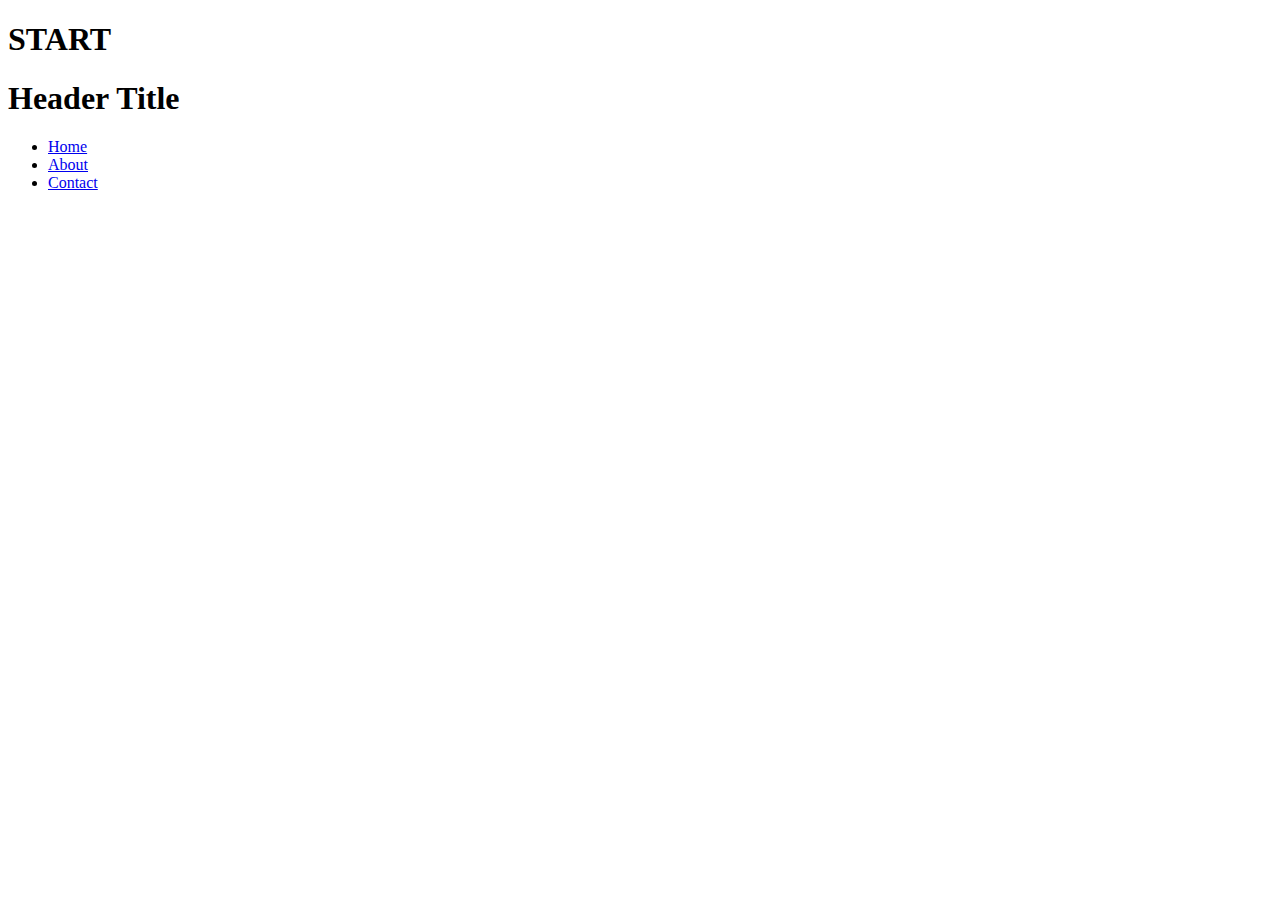
==== index.html @ 3df1ae6d "remake" ====
<!DOCTYPE html>
<html lang="en">
  <head>
    <meta charset="UTF-8" />
    <meta name="viewport" content="width=device-width, initial-scale=1.0" />
    <!-- displays site properly based on user's device -->

    <link
      rel="icon"
      type="image/png"
      sizes="32x32"
      href="./images/favicon-32x32.png"
    />

    <title>E-commerce product page</title>

    <!-- Feel free to remove these styles or customise in your own stylesheet 👍 -->
    <style>
      .attribution {
        font-size: 11px;
        text-align: center;
      }
      .attribution a {
        color: hsl(228, 45%, 44%);
      }
    </style>
  </head>

  <link rel="stylesheet" href="index.css">
  <!-- <script src="/header.js"></script> -->
  <link rel="stylesheet" type="text/css" href="index.css">



  <body>
    <h1>START</h1>

    <!-- <div class="container">
      <div class="left">
        <p>This is the left div.</p>
      </div>
      <div class="right">
        <p>This is the right div.</p>
      </div>
    </div> -->

    <header id="header"></header>
    <!-- <main id="main"></main> -->
    <!-- <footer id="footer"></footer> -->
    <script src="script.js"></script>


    <!-- Collections Men Women About Contact Sneaker Company Fall Limited Edition
    Sneakers These low-profile sneakers are your perfect casual wear companion.
    Featuring a durable rubber outer sole, they’ll withstand everything the
    weather can offer. $125.00 50% $250.00 0 Add to cart

    <div class="attribution">
      Bootcamp 2023 by
      <a href="https://www.mlab.co.za" target="_blank">CodeTribe</a>. Developed
      by <a href="#">Your Name Here and link to your portfolio website</a>.
    </div> -->
  </body>
</html>

<!-- Source Frontend Mentor: https://www.frontendmentor.io -->
---- index.css ----
.container {
    display: flex;
    flex-direction: row;
  }
  .left {
    flex: 1;
    background-color: lightblue;
  }
  .right {
    flex: 1;
    background-color: lightgreen;
  }
---- index.css ----
.container {
    display: flex;
    flex-direction: row;
  }
  .left {
    flex: 1;
    background-color: lightblue;
  }
  .right {
    flex: 1;
    background-color: lightgreen;
  }
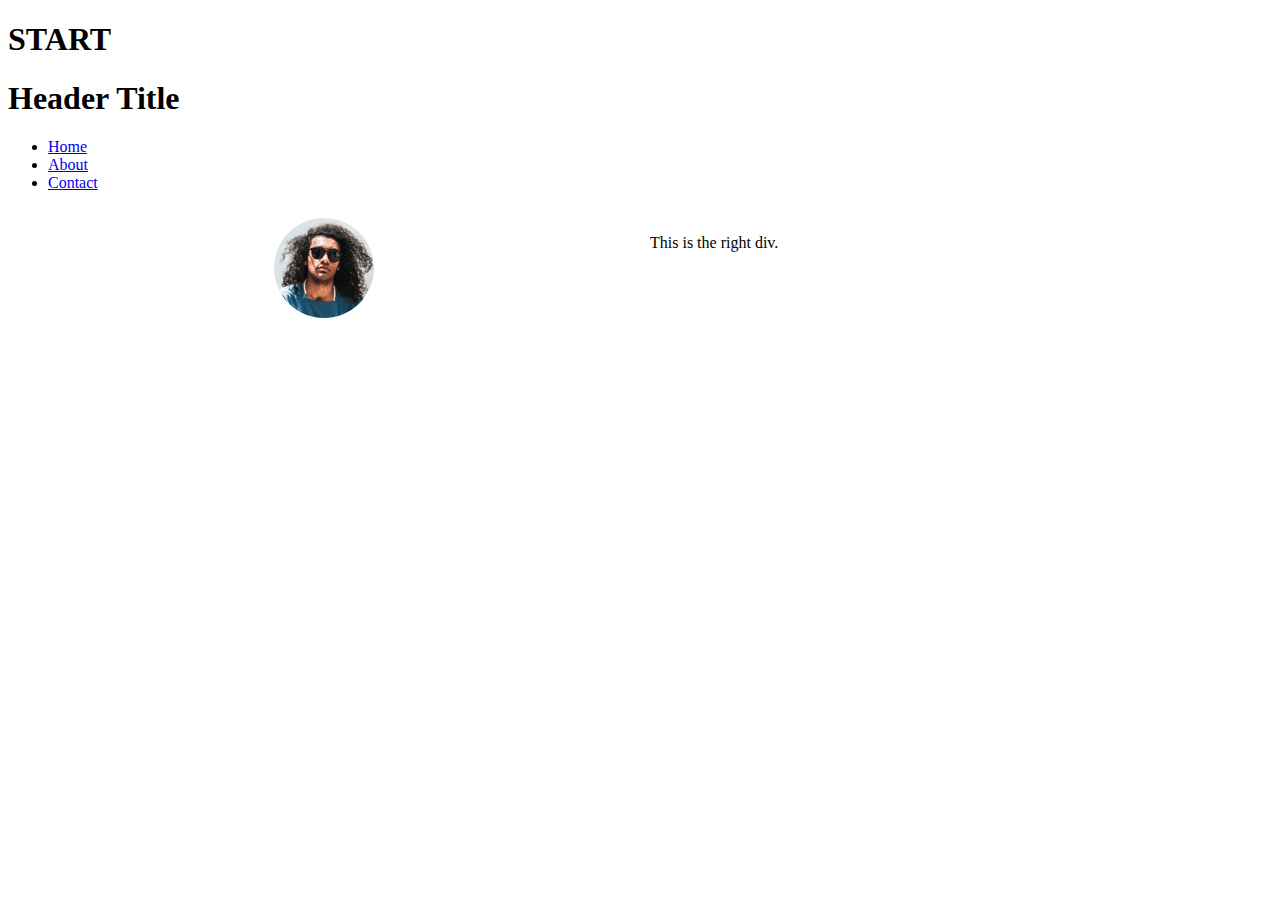
==== commit 69a8ef26: "remake" ====
--- a/index.html
+++ b/index.html
@@ -34,18 +34,8 @@
 
   <body>
     <h1>START</h1>
-
-    <!-- <div class="container">
-      <div class="left">
-        <p>This is the left div.</p>
-      </div>
-      <div class="right">
-        <p>This is the right div.</p>
-      </div>
-    </div> -->
-
     <header id="header"></header>
-    <!-- <main id="main"></main> -->
+    <main id="main"></main>
     <!-- <footer id="footer"></footer> -->
     <script src="script.js"></script>
 
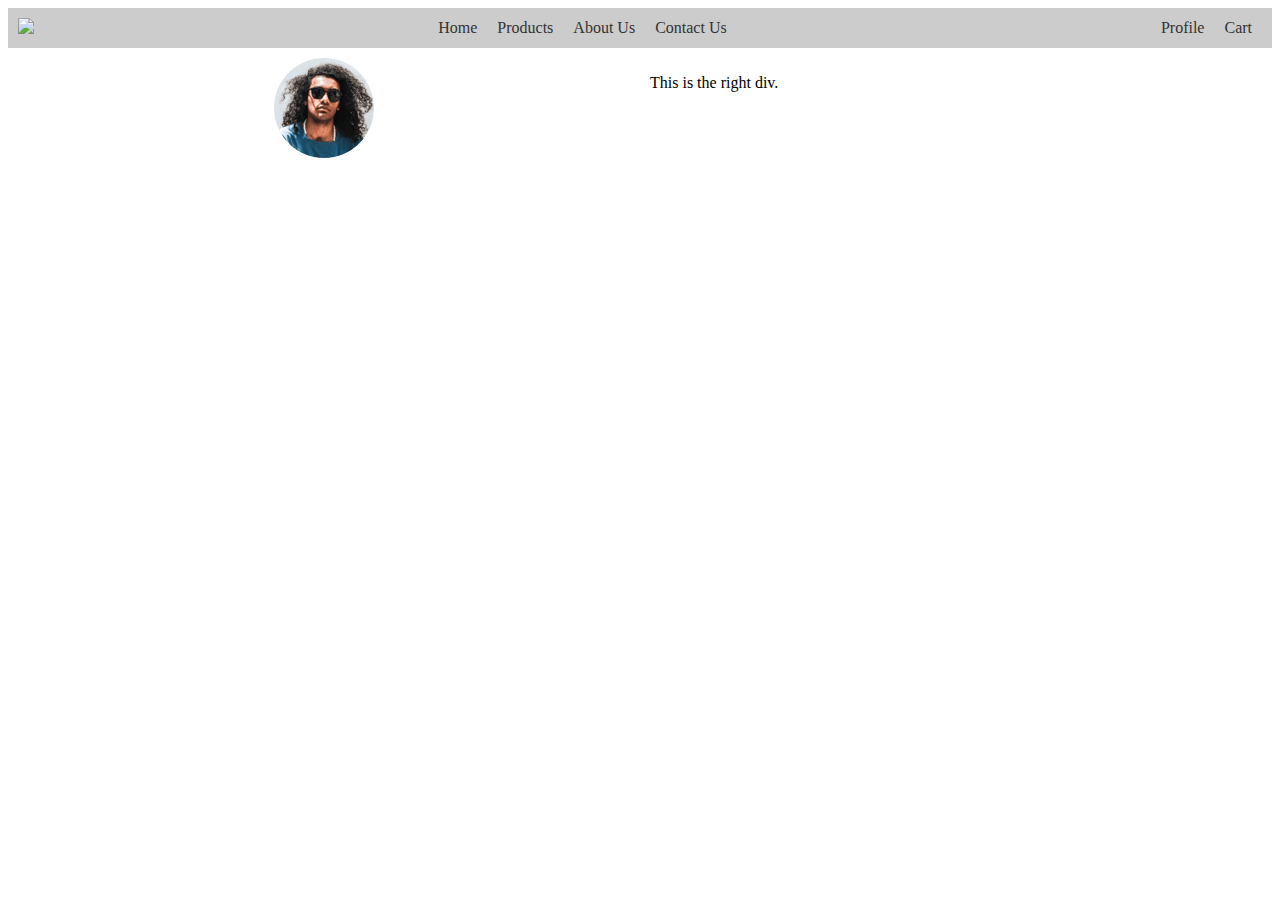
==== commit f60d1ca6: "header dynamic" ====
--- a/index.html
+++ b/index.html
@@ -30,14 +30,13 @@
   <!-- <script src="/header.js"></script> -->
   <link rel="stylesheet" type="text/css" href="index.css">
 
-
-
+  <link rel="stylesheet" type="text/css" href="/views/components/header/header.css">
+  <script defer src="script.js"></script>
   <body>
-    <h1>START</h1>
     <header id="header"></header>
     <main id="main"></main>
+
     <!-- <footer id="footer"></footer> -->
-    <script src="script.js"></script>
 
 
     <!-- Collections Men Women About Contact Sneaker Company Fall Limited Edition
--- a/views/components/header/header.css
+++ b/views/components/header/header.css
@@ -0,0 +1,42 @@
+.header {
+	background-color: #ccc;
+	padding: 10px;
+	display: flex;
+	justify-content: space-between;
+	align-items: center;
+}
+
+.logo img {
+	max-width: 100%;
+	height: auto;
+}
+
+.menu ul {
+	list-style-type: none;
+	margin: 0;
+	padding: 0;
+	display: flex;
+}
+
+.menu li {
+	margin-right: 20px;
+}
+
+.menu a {
+	text-decoration: none;
+	color: #333;
+}
+
+.user-options {
+	display: flex;
+}
+
+.user-options .profile,
+.user-options .cart {
+	margin: 0 10px;
+}
+
+.user-options a {
+	text-decoration: none;
+	color: #333;
+}
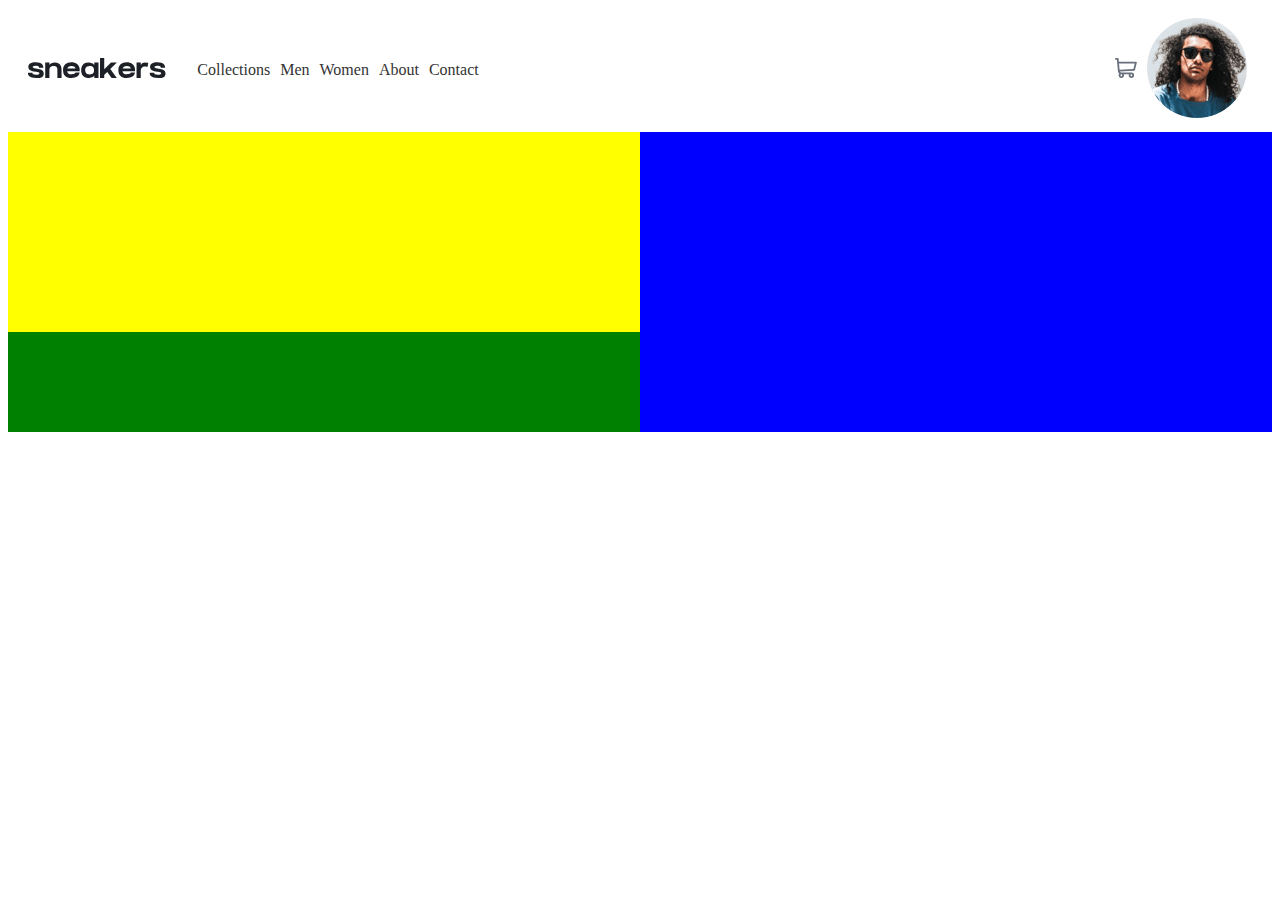
==== commit 2cbf19de: "vody" ====
--- a/index.html
+++ b/index.html
@@ -31,9 +31,13 @@
   <link rel="stylesheet" type="text/css" href="index.css">
 
   <link rel="stylesheet" type="text/css" href="/views/components/header/header.css">
+  <link rel="stylesheet" type="text/css" href="body.css">
+
   <script defer src="script.js"></script>
+
   <body>
     <header id="header"></header>
+
     <main id="main"></main>
 
     <!-- <footer id="footer"></footer> -->
--- a/index.css
+++ b/index.css
@@ -1,13 +1,14 @@
-.container {
-    display: flex;
-    flex-direction: row;
-  }
-  .left {
-    flex: 1;
-    background-color: lightblue;
-  }
-  .right {
-    flex: 1;
-    background-color: lightgreen;
-  }
-  +.col1 img {
+  width: 100%; /* make the image fill the column */
+  height: auto; /* maintain the aspect ratio */
+}
+
+.col2 .image-row {
+  display: flex; /* display the images in a row */
+  justify-content: space-between; /* space the images evenly */
+}
+
+.col2 .image-row img {
+  width: 30%; /* adjust the image width as needed */
+  height: auto; /* maintain the aspect ratio */
+}
--- a/index.css
+++ b/index.css
@@ -1,13 +1,14 @@
-.container {
-    display: flex;
-    flex-direction: row;
-  }
-  .left {
-    flex: 1;
-    background-color: lightblue;
-  }
-  .right {
-    flex: 1;
-    background-color: lightgreen;
-  }
-  +.col1 img {
+  width: 100%; /* make the image fill the column */
+  height: auto; /* maintain the aspect ratio */
+}
+
+.col2 .image-row {
+  display: flex; /* display the images in a row */
+  justify-content: space-between; /* space the images evenly */
+}
+
+.col2 .image-row img {
+  width: 30%; /* adjust the image width as needed */
+  height: auto; /* maintain the aspect ratio */
+}
--- a/views/components/header/header.css
+++ b/views/components/header/header.css
@@ -1,9 +1,17 @@
 .header {
-	background-color: #ccc;
-	padding: 10px;
+	/* background-color: #f3ab26; */
+	padding: 10px 20px;
 	display: flex;
 	justify-content: space-between;
 	align-items: center;
+}
+
+.logo {
+	margin-right: 10px;
+}
+
+.menu {
+  margin-right: 600px;
 }
 
 .logo img {
@@ -19,7 +27,7 @@
 }
 
 .menu li {
-	margin-right: 20px;
+	margin-right: 10px;
 }
 
 .menu a {
@@ -29,14 +37,18 @@
 
 .user-options {
 	display: flex;
+	align-items: center;
 }
 
 .user-options .profile,
 .user-options .cart {
-	margin: 0 10px;
+	margin: 0 5px;
 }
 
-.user-options a {
+.user-options .profile a,
+.user-options .cart a {
+	display: block;
 	text-decoration: none;
 	color: #333;
 }
+
--- a/body.css
+++ b/body.css
@@ -0,0 +1,26 @@
+.container {
+	display: flex;
+  }
+  
+  .left-div {
+	width: 50%;
+	float: left;
+	background-color: red;
+  }
+  
+  .product {
+	height: 200px;
+	background-color: yellow;
+  }
+  
+  .thumbnail {
+	height: 100px;
+	background-color: green;
+  }
+  
+  .right-div {
+	width: 50%;
+	float: right;
+	background-color: blue;
+  }
+  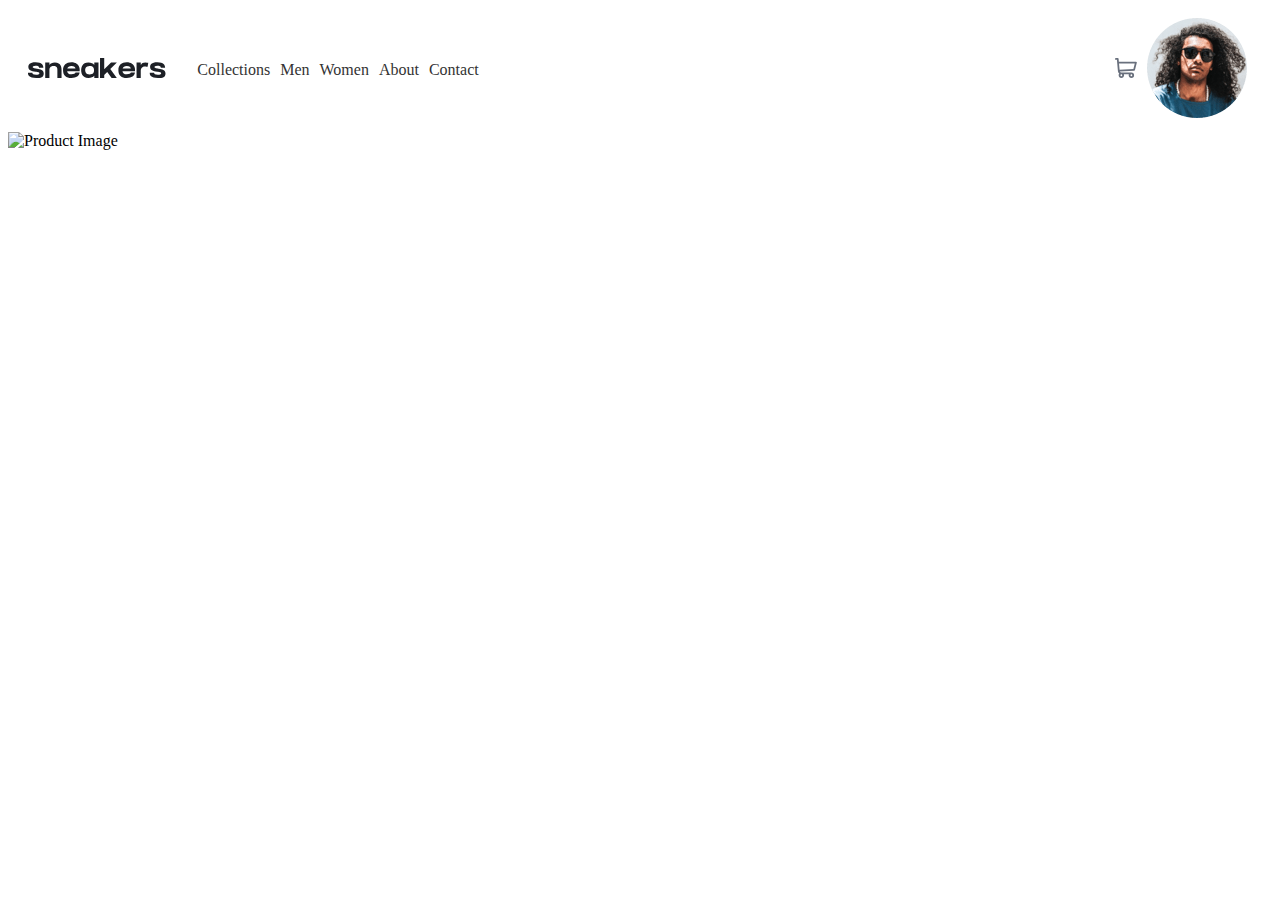
==== commit f790f280: "vody" ====
--- a/index.html
+++ b/index.html
@@ -35,10 +35,11 @@
 
   <script defer src="script.js"></script>
 
+
   <body>
     <header id="header"></header>
-
     <main id="main"></main>
+    
 
     <!-- <footer id="footer"></footer> -->
 
--- a/body.css
+++ b/body.css
@@ -2,25 +2,26 @@
 	display: flex;
   }
   
-  .left-div {
-	width: 50%;
-	float: left;
-	background-color: red;
+  .left-col {
+	flex: 1;
+	display: flex;
+	background-color: #f5f5f5;
+	padding: 20px;
+	box-sizing: border-box;
   }
   
-  .product {
-	height: 200px;
-	background-color: yellow;
+  .product-col {
+	flex: 2;
   }
   
-  .thumbnail {
-	height: 100px;
-	background-color: green;
+  .thumbnail-col {
+	flex: 1;
   }
   
-  .right-div {
-	width: 50%;
-	float: right;
-	background-color: blue;
+  .right-col {
+	flex: 1;
+	background-color: #ffffff;
+	padding: 20px;
+	box-sizing: border-box;
   }
   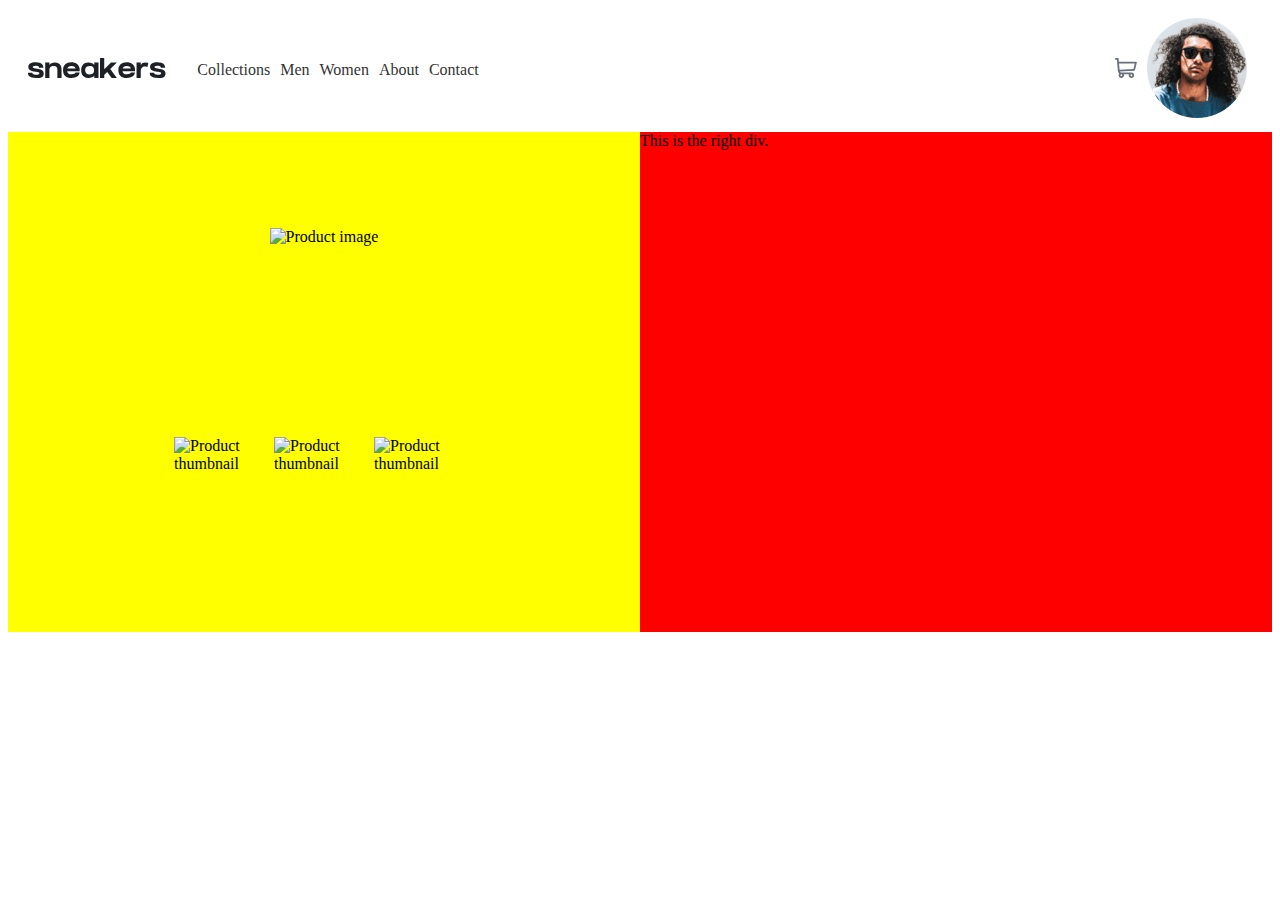
==== commit 35ec4a7d: "vody" ====
--- a/index.html
+++ b/index.html
@@ -26,34 +26,38 @@
     </style>
   </head>
 
-  <link rel="stylesheet" href="index.css">
+  <link rel="stylesheet" href="index.css" />
   <!-- <script src="/header.js"></script> -->
-  <link rel="stylesheet" type="text/css" href="index.css">
+  <link rel="stylesheet" type="text/css" href="index.css" />
 
-  <link rel="stylesheet" type="text/css" href="/views/components/header/header.css">
-  <link rel="stylesheet" type="text/css" href="body.css">
+  <link rel="stylesheet" type="text/css" href="/assets/header/header.css" />
+  <link rel="stylesheet" type="text/css" href="body.css" />
 
   <script defer src="script.js"></script>
 
+  <body>
+    <!-- dynamic header -->
+    <header id="header"></header>
 
-  <body>
-    <header id="header"></header>
-    <main id="main"></main>
+    <!-- container for body -->
+    <div class="container-body">
+      <div class="left-div">
+        <div class="product-col">
+          <img src="https://via.placeholder.com/300x300" alt="Product image">
+        </div>
+        <div class="thumbnail-col">
+          <div class="thumbnail-row">
+            <img src="https://via.placeholder.com/150" alt="Product thumbnail">
+            <img src="https://via.placeholder.com/150" alt="Product thumbnail">
+            <img src="https://via.placeholder.com/150" alt="Product thumbnail">
+          </div>
+        </div>
+      </div>
+      <div class="right-div">This is the right div.</div>
+    </div>
     
 
-    <!-- <footer id="footer"></footer> -->
-
-
-    <!-- Collections Men Women About Contact Sneaker Company Fall Limited Edition
-    Sneakers These low-profile sneakers are your perfect casual wear companion.
-    Featuring a durable rubber outer sole, they’ll withstand everything the
-    weather can offer. $125.00 50% $250.00 0 Add to cart
-
-    <div class="attribution">
-      Bootcamp 2023 by
-      <a href="https://www.mlab.co.za" target="_blank">CodeTribe</a>. Developed
-      by <a href="#">Your Name Here and link to your portfolio website</a>.
-    </div> -->
+    <!-- footer is available -->
   </body>
 </html>
 
--- a/index.css
+++ b/index.css
@@ -1,14 +1,57 @@
-.col1 img {
-  width: 100%; /* make the image fill the column */
-  height: auto; /* maintain the aspect ratio */
+.container-body {
+  display: flex;
+  justify-content: space-between;
+  align-items: stretch;
+  width: 100%;
+  height: 500px;
+  background-color: #ccc;
 }
 
-.col2 .image-row {
-  display: flex; /* display the images in a row */
-  justify-content: space-between; /* space the images evenly */
+.left-div {
+  display: flex;
+  flex-direction: column;
+  justify-content: flex-start;
+  align-items: center;
+  width: 50%;
+  height: 100%;
+  background-color: #ff0;
 }
 
-.col2 .image-row img {
-  width: 30%; /* adjust the image width as needed */
-  height: auto; /* maintain the aspect ratio */
+.right-div {
+  width: 50%;
+  height: 100%;
+  background-color: #f00;
 }
+
+.product-col {
+  display: flex;
+  justify-content: center;
+  align-items: center;
+  flex: 1 1 auto;
+  padding: 10px;
+}
+
+.product-col img {
+  max-width: 100%;
+  max-height: 100%;
+}
+
+.thumbnail-col {
+  display: flex;
+  justify-content: center;
+  align-items: center;
+  flex: 1 1 auto;
+  padding: 10px;
+}
+
+.thumbnail-row {
+  display: flex;
+  justify-content: space-around;
+  align-items: center;
+  height: 100%;
+}
+
+.thumbnail-row img {
+  width: 100px;
+  height: 100px;
+}
--- a/index.css
+++ b/index.css
@@ -1,14 +1,57 @@
-.col1 img {
-  width: 100%; /* make the image fill the column */
-  height: auto; /* maintain the aspect ratio */
+.container-body {
+  display: flex;
+  justify-content: space-between;
+  align-items: stretch;
+  width: 100%;
+  height: 500px;
+  background-color: #ccc;
 }
 
-.col2 .image-row {
-  display: flex; /* display the images in a row */
-  justify-content: space-between; /* space the images evenly */
+.left-div {
+  display: flex;
+  flex-direction: column;
+  justify-content: flex-start;
+  align-items: center;
+  width: 50%;
+  height: 100%;
+  background-color: #ff0;
 }
 
-.col2 .image-row img {
-  width: 30%; /* adjust the image width as needed */
-  height: auto; /* maintain the aspect ratio */
+.right-div {
+  width: 50%;
+  height: 100%;
+  background-color: #f00;
 }
+
+.product-col {
+  display: flex;
+  justify-content: center;
+  align-items: center;
+  flex: 1 1 auto;
+  padding: 10px;
+}
+
+.product-col img {
+  max-width: 100%;
+  max-height: 100%;
+}
+
+.thumbnail-col {
+  display: flex;
+  justify-content: center;
+  align-items: center;
+  flex: 1 1 auto;
+  padding: 10px;
+}
+
+.thumbnail-row {
+  display: flex;
+  justify-content: space-around;
+  align-items: center;
+  height: 100%;
+}
+
+.thumbnail-row img {
+  width: 100px;
+  height: 100px;
+}
--- a/assets/header/header.css
+++ b/assets/header/header.css
@@ -0,0 +1,54 @@
+.header {
+	/* background-color: #f3ab26; */
+	padding: 10px 20px;
+	display: flex;
+	justify-content: space-between;
+	align-items: center;
+}
+
+.logo {
+	margin-right: 10px;
+}
+
+.menu {
+  margin-right: 600px;
+}
+
+.logo img {
+	max-width: 100%;
+	height: auto;
+}
+
+.menu ul {
+	list-style-type: none;
+	margin: 0;
+	padding: 0;
+	display: flex;
+}
+
+.menu li {
+	margin-right: 10px;
+}
+
+.menu a {
+	text-decoration: none;
+	color: #333;
+}
+
+.user-options {
+	display: flex;
+	align-items: center;
+}
+
+.user-options .profile,
+.user-options .cart {
+	margin: 0 5px;
+}
+
+.user-options .profile a,
+.user-options .cart a {
+	display: block;
+	text-decoration: none;
+	color: #333;
+}
+
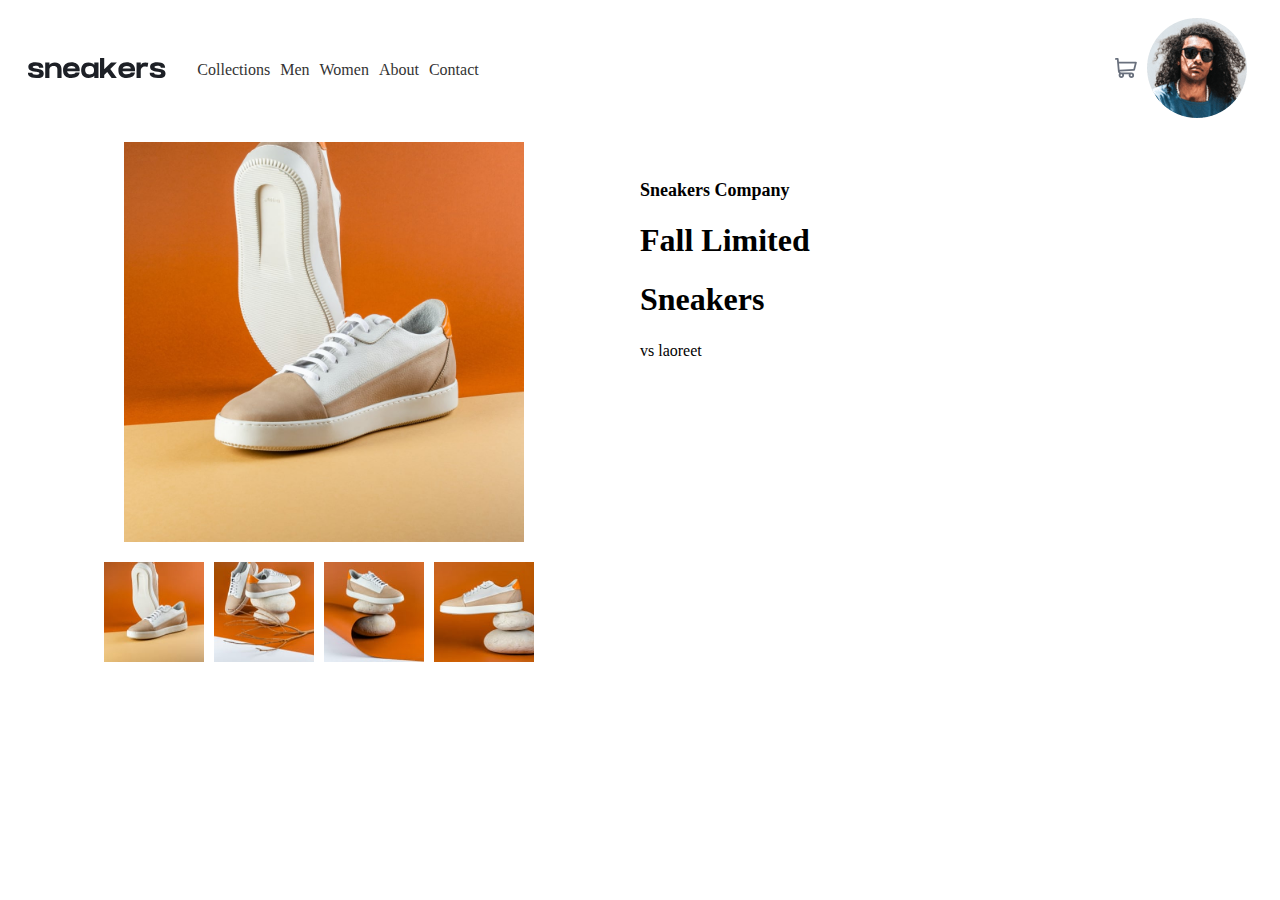
==== commit 1d007b09: "body" ====
--- a/index.html
+++ b/index.html
@@ -34,26 +34,56 @@
   <link rel="stylesheet" type="text/css" href="body.css" />
 
   <script defer src="script.js"></script>
+  <script defer src="body.js"></script>
+
 
   <body>
     <!-- dynamic header -->
     <header id="header"></header>
 
     <!-- container for body -->
-    <div class="container-body">
+    <!-- <div class="container-body">
       <div class="left-div">
         <div class="product-col">
-          <img src="https://via.placeholder.com/300x300" alt="Product image">
+          <img id="product-image" src="" alt="Product image">
         </div>
         <div class="thumbnail-col">
           <div class="thumbnail-row">
             <img src="https://via.placeholder.com/150" alt="Product thumbnail">
             <img src="https://via.placeholder.com/150" alt="Product thumbnail">
             <img src="https://via.placeholder.com/150" alt="Product thumbnail">
+            <img src="https://via.placeholder.com/150" alt="Product thumbnail">
+
           </div>
         </div>
       </div>
       <div class="right-div">This is the right div.</div>
+    </div>
+     -->
+
+     <div class="container-body">
+      <div class="left-div">
+        <div class="product-col">
+          <img id="product-image" src="" alt="Product image">
+        </div>
+        <div class="thumbnail-col">
+          <div class="thumbnail-row">
+            <!-- Thumbnail images will be inserted here -->
+          </div>
+        </div>
+      </div>
+      <div class="right-div">
+        <div class="product-details">
+          <h3>Sneakers Company</h3>
+
+          <h1>Fall Limited</h1>
+          <h1> Sneakers</h1>
+          <p>vs laoreet</p>
+        </div>
+        <div class="buttons">
+          <!-- Buttons will be inserted here -->
+        </div>
+      </div>
     </div>
     
 
--- a/index.css
+++ b/index.css
@@ -4,7 +4,7 @@
   align-items: stretch;
   width: 100%;
   height: 500px;
-  background-color: #ccc;
+  /* background-color: #ccc; */
 }
 
 .left-div {
@@ -14,13 +14,17 @@
   align-items: center;
   width: 50%;
   height: 100%;
-  background-color: #ff0;
+  /* background-color: #ff0; */
 }
 
 .right-div {
+  display: flex;
+  flex-direction: column;
+  justify-content: flex-start;
+  align-items: center;
   width: 50%;
   height: 100%;
-  background-color: #f00;
+  /* background-color: #f00; */
 }
 
 .product-col {
@@ -34,6 +38,8 @@
 .product-col img {
   max-width: 100%;
   max-height: 100%;
+  width: 400px;
+  height: 400px;
 }
 
 .thumbnail-col {
@@ -46,7 +52,7 @@
 
 .thumbnail-row {
   display: flex;
-  justify-content: space-around;
+  justify-content: space-between;
   align-items: center;
   height: 100%;
 }
@@ -54,4 +60,26 @@
 .thumbnail-row img {
   width: 100px;
   height: 100px;
+  margin-right: 10px;
 }
+
+.product-details {
+  width: 100%;
+  padding: 10px;
+  margin-top: 20px;
+}
+
+.product-details h2 {
+  font-size: 24px;
+  margin-bottom: 10px;
+}
+
+.product-details h3 {
+  font-size: 18px;
+  margin-bottom: 10px;
+}
+
+.product-details p {
+  font-size: 16px;
+  line-height: 1.5;
+}
--- a/index.css
+++ b/index.css
@@ -4,7 +4,7 @@
   align-items: stretch;
   width: 100%;
   height: 500px;
-  background-color: #ccc;
+  /* background-color: #ccc; */
 }
 
 .left-div {
@@ -14,13 +14,17 @@
   align-items: center;
   width: 50%;
   height: 100%;
-  background-color: #ff0;
+  /* background-color: #ff0; */
 }
 
 .right-div {
+  display: flex;
+  flex-direction: column;
+  justify-content: flex-start;
+  align-items: center;
   width: 50%;
   height: 100%;
-  background-color: #f00;
+  /* background-color: #f00; */
 }
 
 .product-col {
@@ -34,6 +38,8 @@
 .product-col img {
   max-width: 100%;
   max-height: 100%;
+  width: 400px;
+  height: 400px;
 }
 
 .thumbnail-col {
@@ -46,7 +52,7 @@
 
 .thumbnail-row {
   display: flex;
-  justify-content: space-around;
+  justify-content: space-between;
   align-items: center;
   height: 100%;
 }
@@ -54,4 +60,26 @@
 .thumbnail-row img {
   width: 100px;
   height: 100px;
+  margin-right: 10px;
 }
+
+.product-details {
+  width: 100%;
+  padding: 10px;
+  margin-top: 20px;
+}
+
+.product-details h2 {
+  font-size: 24px;
+  margin-bottom: 10px;
+}
+
+.product-details h3 {
+  font-size: 18px;
+  margin-bottom: 10px;
+}
+
+.product-details p {
+  font-size: 16px;
+  line-height: 1.5;
+}
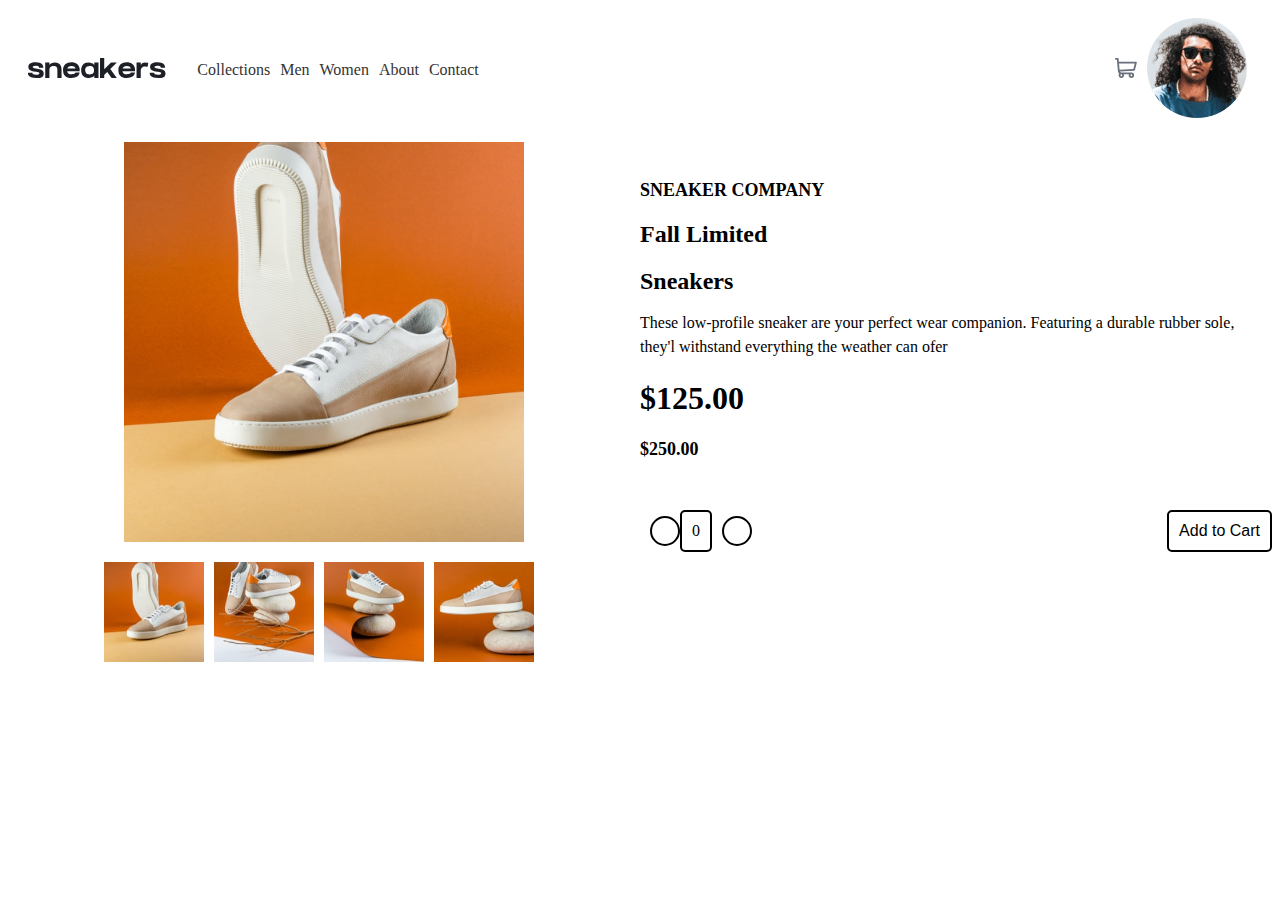
==== commit f952243a: "body" ====
--- a/index.html
+++ b/index.html
@@ -36,7 +36,6 @@
   <script defer src="script.js"></script>
   <script defer src="body.js"></script>
 
-
   <body>
     <!-- dynamic header -->
     <header id="header"></header>
@@ -61,10 +60,10 @@
     </div>
      -->
 
-     <div class="container-body">
+    <div class="container-body">
       <div class="left-div">
         <div class="product-col">
-          <img id="product-image" src="" alt="Product image">
+          <img id="product-image" src="" alt="Product image" />
         </div>
         <div class="thumbnail-col">
           <div class="thumbnail-row">
@@ -74,18 +73,32 @@
       </div>
       <div class="right-div">
         <div class="product-details">
-          <h3>Sneakers Company</h3>
+          <h3>SNEAKER COMPANY</h3>
 
-          <h1>Fall Limited</h1>
-          <h1> Sneakers</h1>
-          <p>vs laoreet</p>
+          <h2>Fall Limited</h2>
+          <h2>Sneakers</h2>
+
+          <p>
+            These low-profile sneaker are your perfect wear companion. Featuring
+            a durable rubber sole, they'l withstand everything the weather can
+            ofer
+          </p>
+
+          <h1>$125.00</h1>
+          <h3>$250.00</h3>
         </div>
         <div class="buttons">
-          <!-- Buttons will be inserted here -->
+          <div class="quantity-btns">
+            <button class="subtract-item-btn">
+              <i class="fas fa-minus"></i>
+            </button>
+            <span class="item-count">0</span>
+            <button class="add-item-btn"><i class="fas fa-plus"></i></button>
+          </div>
+          <button class="cart-btn">Add to Cart</button>
         </div>
       </div>
     </div>
-    
 
     <!-- footer is available -->
   </body>
--- a/index.css
+++ b/index.css
@@ -83,3 +83,48 @@
   font-size: 16px;
   line-height: 1.5;
 }
+
+.buttons {
+  display: flex;
+  justify-content: space-between;
+  align-items: center;
+  width: 100%;
+  padding: 10px;
+  margin-top: 20px;
+}
+
+.cart-btn {
+  font-size: 16px;
+  padding: 10px;
+  background-color: #fff;
+  border: 2px solid #000;
+  border-radius: 5px;
+}
+
+.quantity-btns {
+  display: flex;
+  align-items: center;
+}
+
+.quantity-btns button {
+  font-size: 16px;
+  padding: 10px;
+  background-color: #fff;
+  border: 2px solid #000;
+  border-radius: 50%;
+  width: 30px;
+  height: 30px;
+  margin-left: 10px;
+}
+
+.quantity-btns button i {
+  color: #000;
+}
+
+.item-count {
+  font-size: 16px;
+  padding: 10px;
+  background-color: #fff;
+  border: 2px solid #000;
+  border-radius: 5px;
+}
--- a/index.css
+++ b/index.css
@@ -83,3 +83,48 @@
   font-size: 16px;
   line-height: 1.5;
 }
+
+.buttons {
+  display: flex;
+  justify-content: space-between;
+  align-items: center;
+  width: 100%;
+  padding: 10px;
+  margin-top: 20px;
+}
+
+.cart-btn {
+  font-size: 16px;
+  padding: 10px;
+  background-color: #fff;
+  border: 2px solid #000;
+  border-radius: 5px;
+}
+
+.quantity-btns {
+  display: flex;
+  align-items: center;
+}
+
+.quantity-btns button {
+  font-size: 16px;
+  padding: 10px;
+  background-color: #fff;
+  border: 2px solid #000;
+  border-radius: 50%;
+  width: 30px;
+  height: 30px;
+  margin-left: 10px;
+}
+
+.quantity-btns button i {
+  color: #000;
+}
+
+.item-count {
+  font-size: 16px;
+  padding: 10px;
+  background-color: #fff;
+  border: 2px solid #000;
+  border-radius: 5px;
+}
